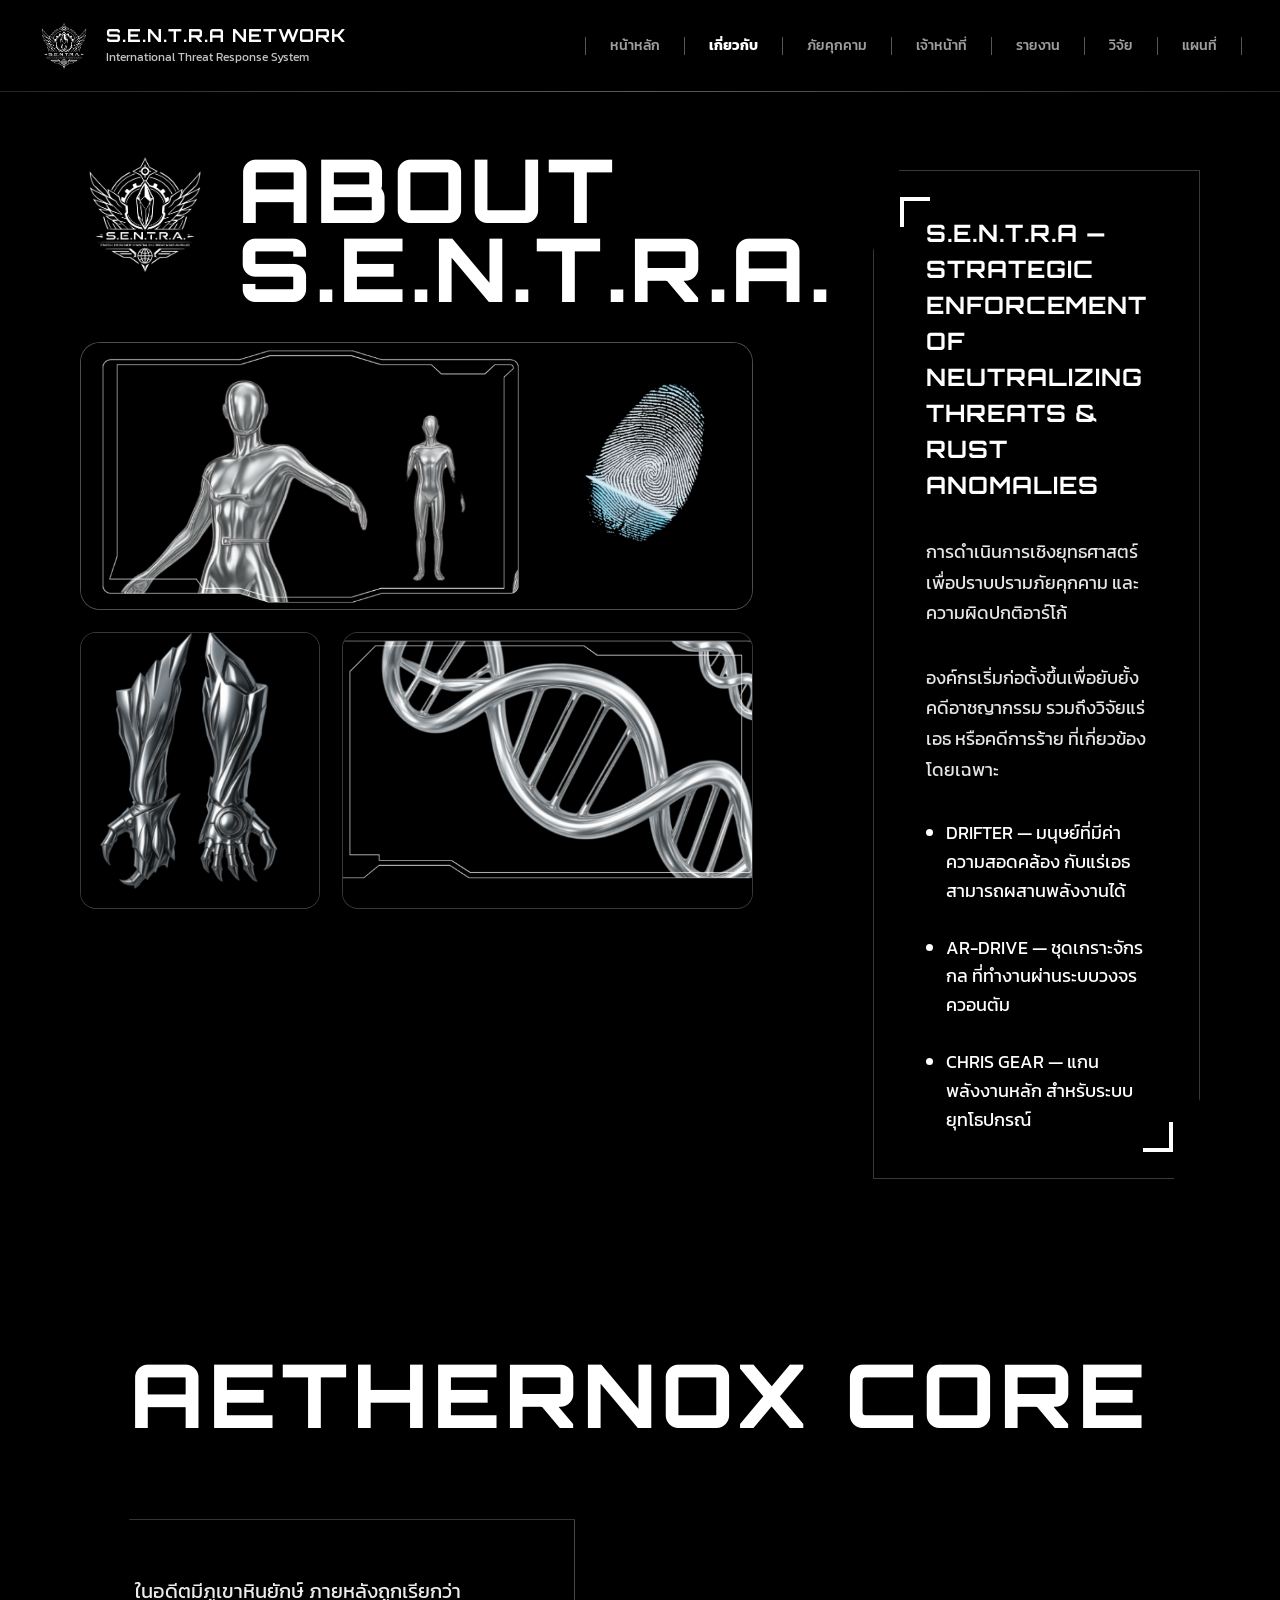
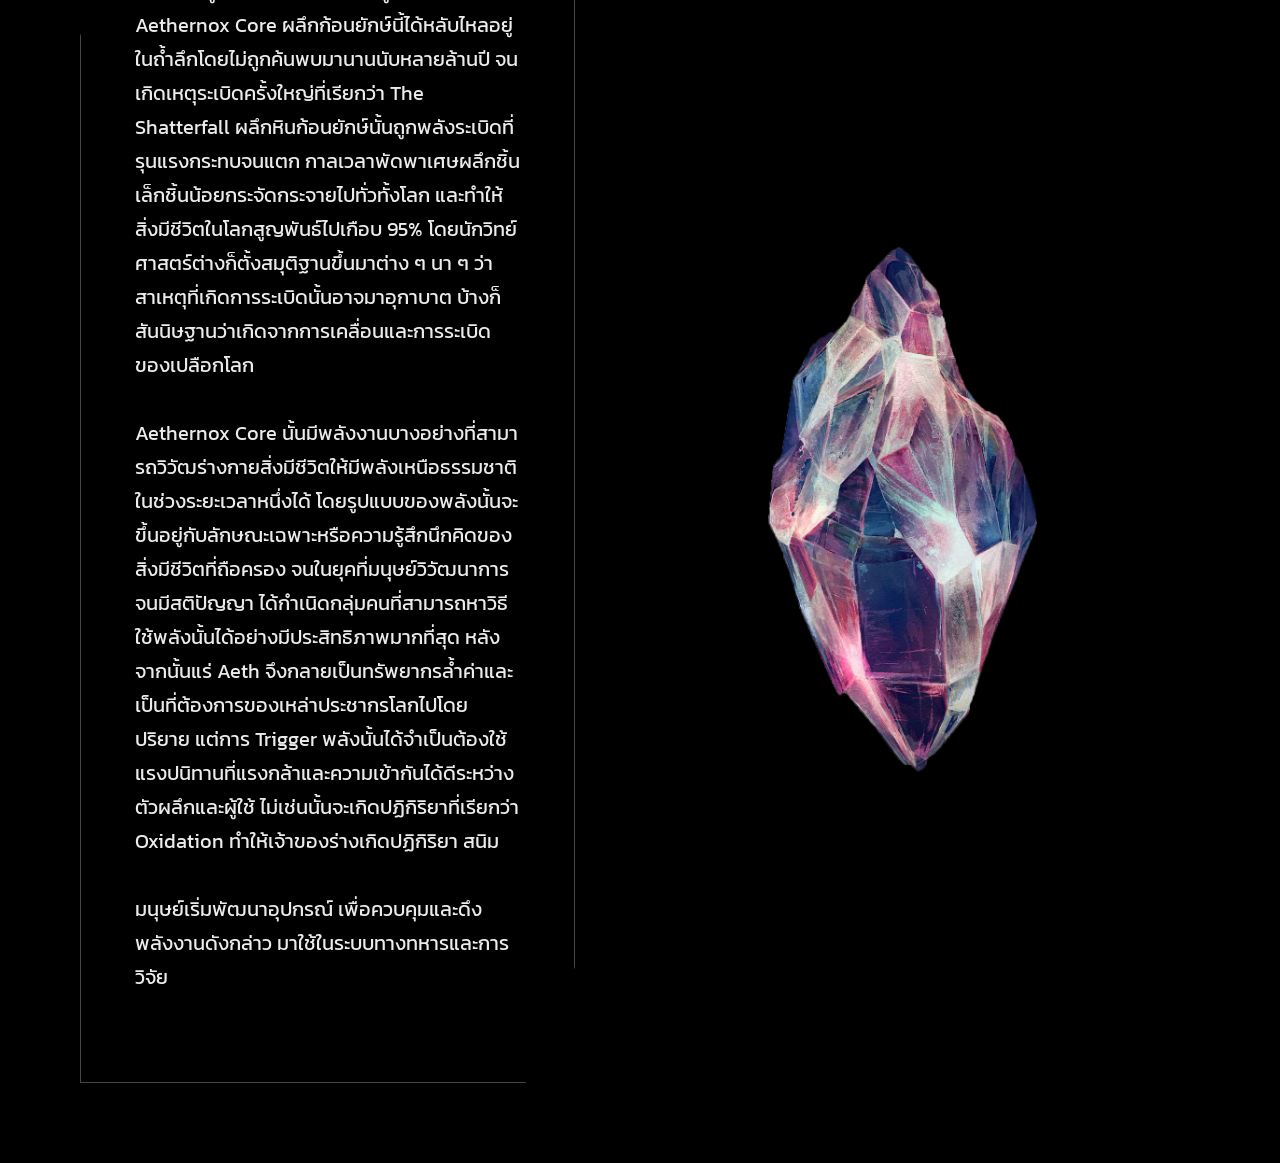
==== pages/about.html @ f11a69c3 "first commit" ====
<!DOCTYPE html>
<html lang="th">
<head>
  <meta charset="UTF-8" />
  <meta
    name="viewport"
    content="width=device-width, initial-scale=1.0"
  />

  <title>ABOUT S.E.N.T.R.A</title>

  <!-- FONT -->
  <link rel="preconnect" href="https://fonts.googleapis.com">
  <link rel="preconnect" href="https://fonts.gstatic.com" crossorigin>

  <link href="https://fonts.googleapis.com/css2?family=Orbitron:wght@400;500;700;800&family=Kanit:wght@100;200;300;400;500;600;700;800;900&display=swap" rel="stylesheet">

  <style>

    *{
      margin:0;
      padding:0;
      box-sizing:border-box;
    }

    :root{
      --white:#ffffff;
      --line:rgba(255,255,255,.14);
      --soft:rgba(255,255,255,.72);
      --bg:#000000;
    }

    html{
      scroll-behavior:smooth;
    }

    body{
      background:#000;
      color:white;
      overflow-x:hidden;

      font-family:"Kanit",sans-serif;
    }

    /* ========================= */
    /* BG */
    /* ========================= */

    body::before{

      content:"";

      position:fixed;
      inset:0;

      background-image:
        radial-gradient(rgba(255,255,255,.05) 1px, transparent 1px);

      background-size:18px 18px;

      opacity:.08;

      pointer-events:none;

      mask-image:
        linear-gradient(
          to bottom,
          transparent,
          black 12%,
          black 88%,
          transparent
        );
    }

    /* ========================= */
    /* TOPBAR */
    /* ========================= */

    .topbar{

      position:fixed;

      top:0;
      left:0;

      width:100%;
      height:92px;

      display:flex;
      align-items:center;
      justify-content:space-between;

      padding:0 38px;

      background:
        rgba(0,0,0,.96);

      border-bottom:
        1px solid rgba(255,255,255,.14);

      backdrop-filter:blur(10px);

      z-index:9999;
    }

    .topbar::after{

      content:"";

      position:absolute;

      left:0;
      bottom:-1px;

      width:100%;
      height:1px;

      background:
        linear-gradient(
          to right,
          transparent,
          rgba(255,255,255,.25),
          transparent
        );
    }

    /* LEFT */

    .top-left{

      display:flex;
      align-items:center;

      gap:16px;
    }

    .top-logo{

      width:52px;
      height:52px;

      object-fit:contain;
    }

    .top-info{
      display:flex;
      flex-direction:column;
    }

    .network-title{

      font-family:'Orbitron',sans-serif;

      font-size:18px;
      font-weight:700;

      letter-spacing:1px;

      line-height:1;
    }

    .network-subtitle{

      font-size:12px;

      color:
        rgba(255,255,255,.76);

      margin-top:4px;
    }

    /* NAV */

    .top-nav{
      display:flex;
      align-items:center;
    }

    .nav-group{

      display:flex;
      align-items:center;

      gap:24px;
    }

    .nav-link{

      color:
        rgba(255,255,255,.62);

      text-decoration:none;

      font-size:14px;
      font-weight:500;

      transition:.25s;
    }

    .nav-link:hover{
      color:white;
    }

    .nav-link.active{

      color:white;

      font-weight:700;
    }

    .nav-divider{

      width:1px;
      height:18px;

      background:
        rgba(255,255,255,.34);
    }

    /* ========================= */
    /* SECTION */
    /* ========================= */

    section{

      min-height:100vh;

      padding:
        150px
        80px
        80px;

      position:relative;
    }

    /* ========================= */
    /* ABOUT */
    /* ========================= */

    .about-layout{

      display:grid;

      grid-template-columns:
        minmax(620px, 760px)
        1fr;

      gap:120px;

      align-items:start;
    }

    /* LEFT */

    .about-left{
      position:relative;
    }

    .hero-top{

      display:flex;
      align-items:flex-start;

      gap:28px;

      margin-bottom:34px;
    }

    .hero-logo{
      width:130px;
      object-fit:contain;
    }

    .hero-title{

      font-family:'Orbitron',sans-serif;

      font-size:88px;
      font-weight:800;

      line-height:.9;

      letter-spacing:4px;
    }

    /* MAIN FRAME */

    .frame-box{

      position:relative;

      border:
        1px solid rgba(255,255,255,.3);

      border-radius:20px;

      overflow:hidden;

      background:black;
    }

    .frame-image{

      width:100%;

      display:block;

      object-fit:cover;
    }

    /* FINGER */

    .fingerprint-wrap{

      position:absolute;

      top:240px;
      right:-10px;

      width:180px;

      z-index:2;
    }

    .fingerprint-img{

      width:100%;

      object-fit:contain;
    }

    /* BOTTOM STACK */

    .about-stack{

      margin-top:22px;

      display:grid;

      grid-template-columns:
        240px
        1fr;

      gap:22px;
    }

    .small-frame{

      border:
        1px solid rgba(255,255,255,.22);

      border-radius:16px;

      overflow:hidden;

      background:black;

      min-height:260px;
    }

    .small-frame img{

      width:100%;
      height:100%;

      object-fit:cover;

      display:block;
    }

   /* ========================= */
/* INFO PANEL */
/* ========================= */

.info-panel{

  position:relative;

  margin-top:20px;

  width:100%;
  max-width:760px;

  justify-self:end;

  border:
    1px solid rgba(255,255,255,.22);

  background:
    rgba(0,0,0,.35);

  padding:
    44px
    52px;

  height:fit-content;

  clip-path:polygon(
    8% 0,
    100% 0,
    100% 92%,
    92% 100%,
    0 100%,
    0 8%
  );
}

/* CORNER */

.info-panel::before,
.info-panel::after{

  content:"";

  position:absolute;

  width:26px;
  height:26px;

  border:4px solid white;
}

.info-panel::before{

  top:26px;
  left:26px;

  border-right:none;
  border-bottom:none;
}

.info-panel::after{

  right:26px;
  bottom:26px;

  border-left:none;
  border-top:none;
}

/* TITLE */

.info-title{

  font-family:'Orbitron',sans-serif;

  font-size:24px;
  font-weight:700;

  line-height:1.5;

  letter-spacing:1px;

  margin-bottom:34px;

  color:white;
}

/* TEXT */

.info-text{

  color:
    rgba(255,255,255,.9);

  line-height:1.7;

  font-size:18px;

  margin-bottom:34px;
}

/* LIST */

.info-list{

  display:flex;
  flex-direction:column;

  gap:28px;
}

.info-list li{

  font-size:18px;

  line-height:1.6;

  margin-left:20px;

  color:white;
}

    /* ========================= */
    /* SECTION 2 */
    /* ========================= */

    .core-section{

      padding-top:80px;
    }

    .core-title{

      font-family:'Orbitron',sans-serif;

      text-align:center;

      font-size:88px;
      font-weight:800;

      letter-spacing:5px;

      margin-bottom:70px;
    }

    .core-layout{

  display:grid;

  grid-template-columns:
    .9fr
    1.1fr;

  gap:20px;

  align-items:center;
}

    .core-panel{

      border:
        1px solid rgba(255,255,255,.28);

      padding:54px;

      clip-path:polygon(
        10% 0,
        100% 0,
        100% 90%,
        90% 100%,
        0 100%,
        0 10%
      );
    }

    .core-text{

      font-size:20px;

      line-height:1.7;

      color:
        rgba(255,255,255,.92);

      margin-bottom:34px;
    }

    .core-image{

      width:100%;
      max-width:560px;

      margin:auto;

      display:block;

      object-fit:contain;
    }

    /* ========================= */
    /* MOBILE */
    /* ========================= */

    @media(max-width:1200px){

      .about-layout,
      .core-layout{
        grid-template-columns:1fr;
      }

      .fingerprint-wrap{
        display:none;
      }
    }

    @media(max-width:768px){

      section{
        padding:
          130px
          24px
          60px;
      }

      .topbar{
        padding:0 18px;
      }

      .top-nav{
        display:none;
      }

      .hero-top{
        flex-direction:column;
      }

      .hero-title{
        font-size:54px;
      }

      .core-title{
        font-size:52px;
      }

      .about-stack{
        grid-template-columns:1fr;
      }

      .info-panel,
      .core-panel{
        padding:28px;
      }

      .info-title{
        font-size:22px;
      }

      .info-text,
      .info-list li,
      .core-text{
        font-size:16px;
      }
    }

  </style>
</head>

<body>

  <!-- TOPBAR -->

  <header class="topbar">

    <div class="top-left">

      <img
        src="../assets/main-logo.png"
        alt=""
        class="top-logo"
      />

      <div class="top-info">

        <h1 class="network-title">
          S.E.N.T.R.A NETWORK
        </h1>

        <p class="network-subtitle">
          International Threat Response System
        </p>

      </div>

    </div>

    <nav class="top-nav">

      <div class="nav-group">

        <span class="nav-divider"></span>

        <a href="main.html" class="nav-link">
          หน้าหลัก
        </a>

        <span class="nav-divider"></span>

        <a href="about.html" class="nav-link active">
          เกี่ยวกับ
        </a>

        <span class="nav-divider"></span>

        <a href="#" class="nav-link">
          ภัยคุกคาม
        </a>

        <span class="nav-divider"></span>

        <a href="#" class="nav-link">
          เจ้าหน้าที่
        </a>

        <span class="nav-divider"></span>

        <a href="#" class="nav-link">
          รายงาน
        </a>

        <span class="nav-divider"></span>

        <a href="#" class="nav-link">
          วิจัย
        </a>

        <span class="nav-divider"></span>

        <a href="map.html" class="nav-link">
          แผนที่
        </a>

        <span class="nav-divider"></span>

      </div>

    </nav>

  </header>

  <!-- SECTION 1 -->

  <section>

    <div class="about-layout">

      <!-- LEFT -->

      <div class="about-left">

        <div class="hero-top">

          <img
            src="../assets/main-logo.png"
            class="hero-logo"
            alt=""
          />

          <h1 class="hero-title">
            ABOUT <br>
            S.E.N.T.R.A.
          </h1>

        </div>

        <!-- MAIN -->

        <div class="frame-box">

          <img
            src="../assets/5.png"
            class="frame-image"
            alt=""
          />

        </div>

       

        <!-- BOTTOM -->

        <div class="about-stack">

          <!-- ARMOR -->

          <div class="small-frame">

            <img
              src="../assets/3.png"
              alt=""
            />

          </div>

          <!-- DNA -->

          <div class="small-frame">

            <img
              src="../assets/4.png"
              alt=""
            />

          </div>

        </div>

      </div>

      <!-- RIGHT -->

      <div class="info-panel">

        <h2 class="info-title">
          S.E.N.T.R.A — STRATEGIC ENFORCEMENT
          OF NEUTRALIZING THREATS &
          RUST ANOMALIES
        </h2>

        <p class="info-text">
          การดำเนินการเชิงยุทธศาสตร์
          เพื่อปราบปรามภัยคุกคาม
          และความผิดปกติอาร์โก้
        </p>

        <p class="info-text">
          องค์กรเริ่มก่อตั้งขึ้นเพื่อยับยั้งคดีอาชญากรรม
          รวมถึงวิจัยแร่เอธ หรือคดีการร้าย
          ที่เกี่ยวข้องโดยเฉพาะ
        </p>

        <ul class="info-list">

          <li>
            DRIFTER — มนุษย์ที่มีค่าความสอดคล้อง
            กับแร่เอธ สามารถผสานพลังงานได้
          </li>

          <li>
            AR-DRIVE — ชุดเกราะจักรกล
            ที่ทำงานผ่านระบบวงจรควอนตัม
          </li>

          <li>
            CHRIS GEAR — แกนพลังงานหลัก
            สำหรับระบบยุทโธปกรณ์
          </li>

        </ul>

      </div>

    </div>

  </section>

  <!-- SECTION 2 -->

  <section class="core-section">

    <h1 class="core-title">
      AETHERNOX CORE
    </h1>

    <div class="core-layout">

      <!-- LEFT -->

      <div class="core-panel">

        <p class="core-text">
          ในอดีตมีภูเขาหินยักษ์ ภายหลังถูกเรียกว่า Aethernox Core 
          ผลึกก้อนยักษ์นี้ได้หลับไหลอยู่ในถ้ำลึกโดยไม่ถูกค้นพบมานานนับหลายล้านปี 
          จนเกิดเหตุระเบิดครั้งใหญ่ที่เรียกว่า The Shatterfall ผลึกหินก้อนยักษ์นั้นถูกพลังระเบิดที่รุนแรงกระทบจนแตก 
          กาลเวลาพัดพาเศษผลึกชิ้นเล็กชิ้นน้อยกระจัดกระจายไปทั่วทั้งโลก และทำให้สิ่งมีชีวิตในโลกสูญพันธ์ไปเกือบ 95% 
          โดยนักวิทย์ศาสตร์ต่างก็ตั้งสมุติฐานขึ้นมาต่าง ๆ นา ๆ ว่าสาเหตุที่เกิดการระเบิดนั้นอาจมาอุกาบาต 
          บ้างก็สันนิษฐานว่าเกิดจากการเคลื่อนและการระเบิดของเปลือกโลก
        </p>

        <p class="core-text">
          Aethernox Core นั้นมีพลังงานบางอย่างที่สามารถวิวัฒร่างกายสิ่งมีชีวิตให้มีพลังเหนือธรรมชาติในช่วงระยะเวลาหนึ่งได้ โดยรูปแบบของพลังนั้นจะขึ้นอยู่กับลักษณะเฉพาะหรือความรู้สึกนึกคิดของสิ่งมีชีวิตที่ถือครอง จนในยุคที่มนุษย์​วิวัฒนาการจนมีสติปัญญา ได้กำเนิดกลุ่มคนที่สามารถหาวิธีใช้พลังนั้นได้อย่างมีประสิทธิภาพ​มากที่สุด หลังจากนั้นแร่ Aeth จึงกลายเป็นทรัพยากร​ล้ำค่าและเป็นที่ต้องการของเหล่าประชากรโลกไปโดยปริยาย​​ แต่การ Trigger พลังนั้นได้จำเป็นต้องใช้แรงปนิทานที่แรงกล้าและความเข้ากันได้ดีระหว่างตัวผลึกและผู้ใช้ ไม่เช่นนั้นจะเกิดปฏิกิริยาที่เรียกว่า Oxidation ทำให้เจ้าของร่างเกิดปฏิกิริยา สนิม
        </p>

        <p class="core-text">
          มนุษย์เริ่มพัฒนาอุปกรณ์
          เพื่อควบคุมและดึงพลังงานดังกล่าว
          มาใช้ในระบบทางทหารและการวิจัย
        </p>

      </div>

      <!-- RIGHT -->

      <div>

        <img
          src="../assets/6.png"
          class="core-image"
          alt=""
        />

      </div>

    </div>

  </section>

</body>
</html>
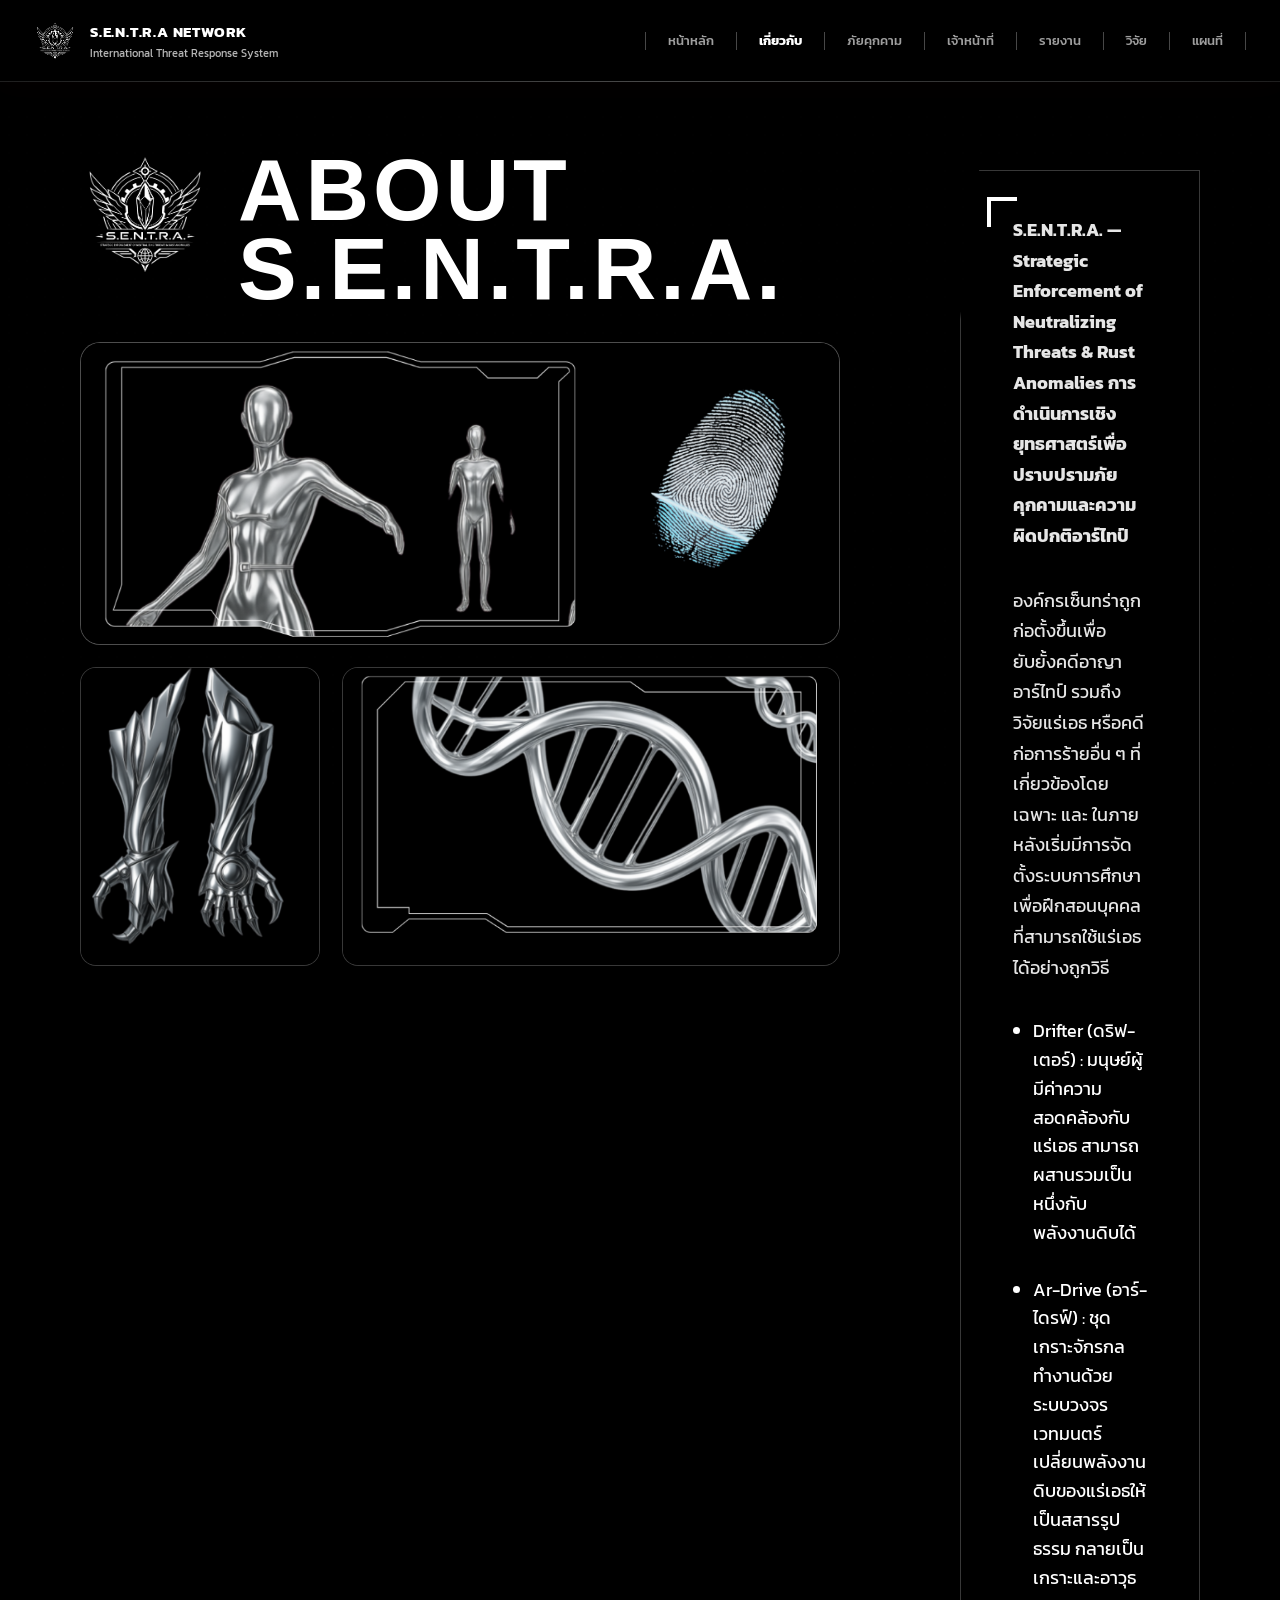
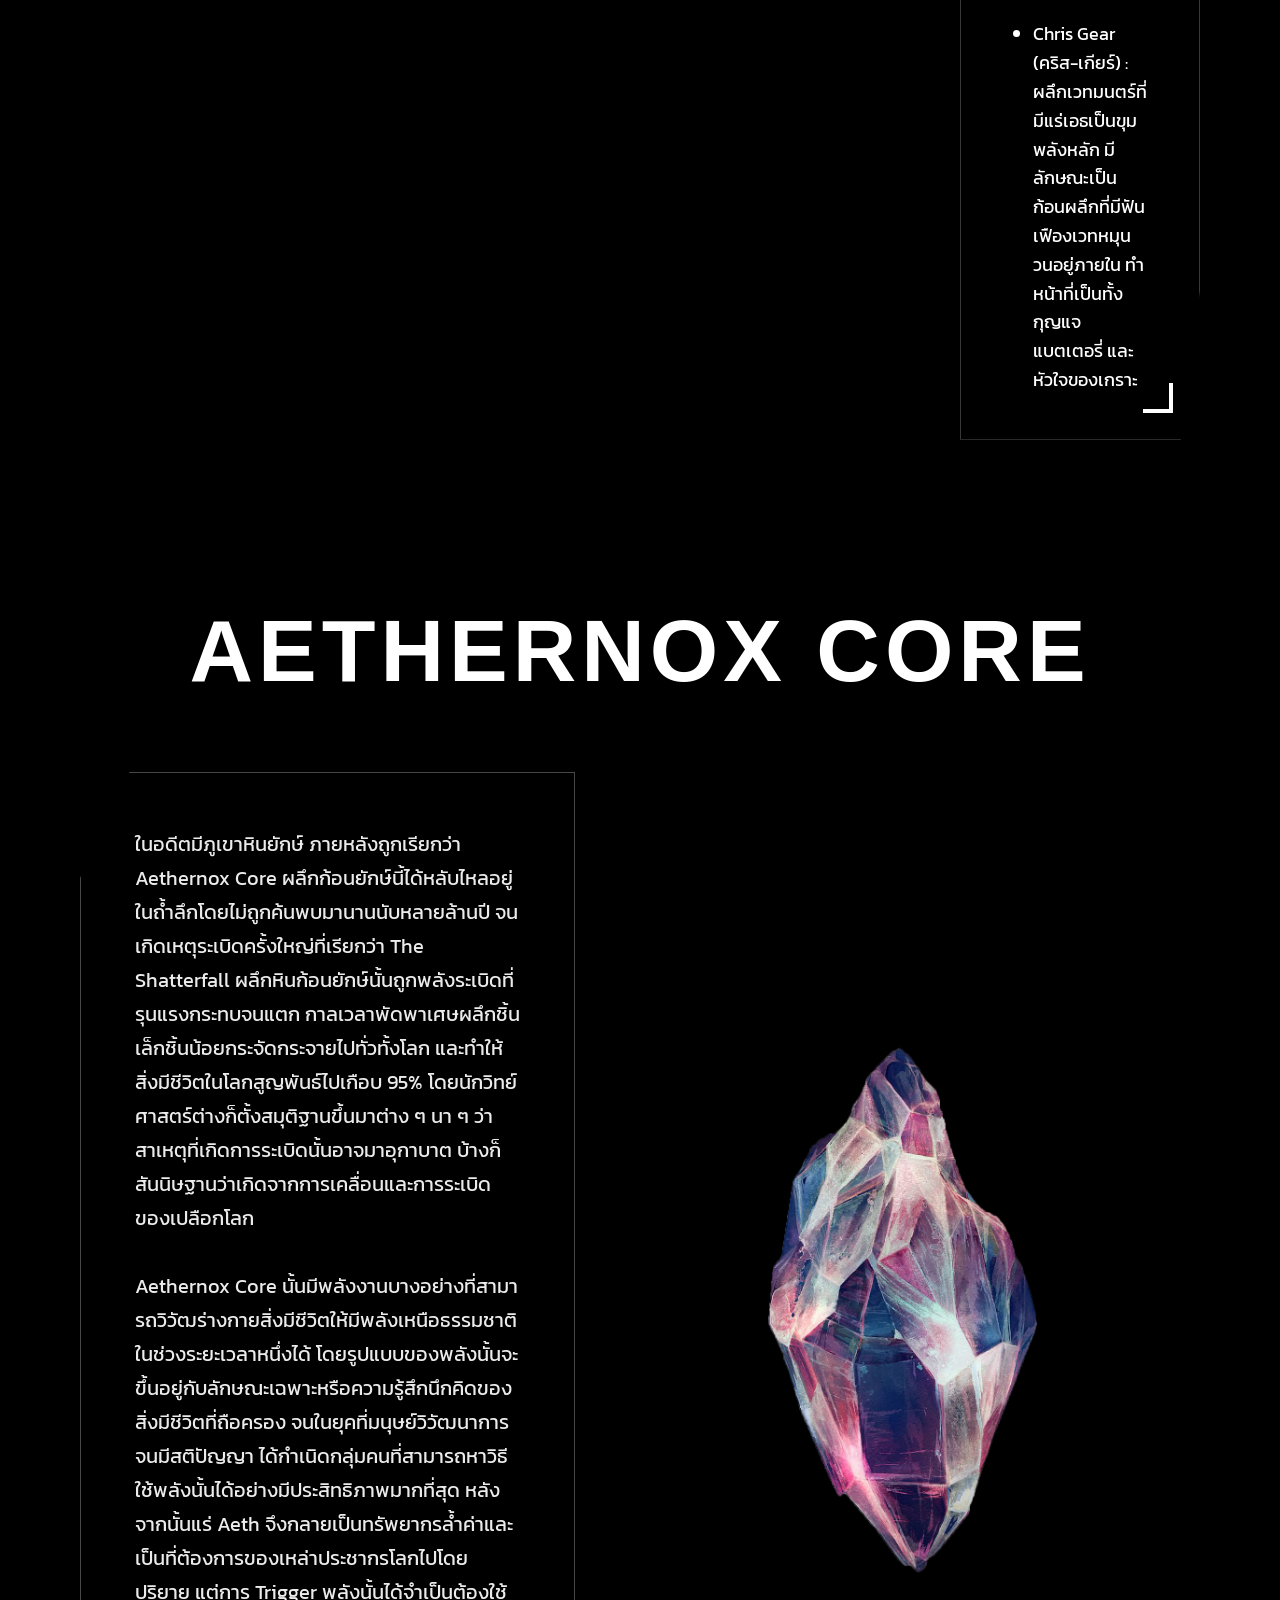
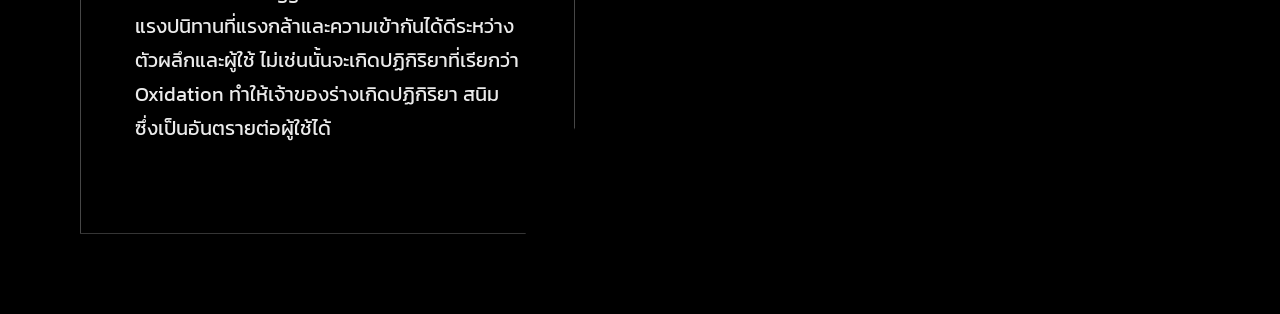
==== commit 31bd698a: "add research.html / fix ui other page" ====
--- a/pages/about.html
+++ b/pages/about.html
@@ -15,625 +15,13 @@
 
   <link href="https://fonts.googleapis.com/css2?family=Orbitron:wght@400;500;700;800&family=Kanit:wght@100;200;300;400;500;600;700;800;900&display=swap" rel="stylesheet">
 
-  <style>
-
-    *{
-      margin:0;
-      padding:0;
-      box-sizing:border-box;
-    }
-
-    :root{
-      --white:#ffffff;
-      --line:rgba(255,255,255,.14);
-      --soft:rgba(255,255,255,.72);
-      --bg:#000000;
-    }
-
-    html{
-      scroll-behavior:smooth;
-    }
-
-    body{
-      background:#000;
-      color:white;
-      overflow-x:hidden;
-
-      font-family:"Kanit",sans-serif;
-    }
-
-    /* ========================= */
-    /* BG */
-    /* ========================= */
-
-    body::before{
-
-      content:"";
-
-      position:fixed;
-      inset:0;
-
-      background-image:
-        radial-gradient(rgba(255,255,255,.05) 1px, transparent 1px);
-
-      background-size:18px 18px;
-
-      opacity:.08;
-
-      pointer-events:none;
-
-      mask-image:
-        linear-gradient(
-          to bottom,
-          transparent,
-          black 12%,
-          black 88%,
-          transparent
-        );
-    }
-
-    /* ========================= */
-    /* TOPBAR */
-    /* ========================= */
-
-    .topbar{
-
-      position:fixed;
-
-      top:0;
-      left:0;
-
-      width:100%;
-      height:92px;
-
-      display:flex;
-      align-items:center;
-      justify-content:space-between;
-
-      padding:0 38px;
-
-      background:
-        rgba(0,0,0,.96);
-
-      border-bottom:
-        1px solid rgba(255,255,255,.14);
-
-      backdrop-filter:blur(10px);
-
-      z-index:9999;
-    }
-
-    .topbar::after{
-
-      content:"";
-
-      position:absolute;
-
-      left:0;
-      bottom:-1px;
-
-      width:100%;
-      height:1px;
-
-      background:
-        linear-gradient(
-          to right,
-          transparent,
-          rgba(255,255,255,.25),
-          transparent
-        );
-    }
-
-    /* LEFT */
-
-    .top-left{
-
-      display:flex;
-      align-items:center;
-
-      gap:16px;
-    }
-
-    .top-logo{
-
-      width:52px;
-      height:52px;
-
-      object-fit:contain;
-    }
-
-    .top-info{
-      display:flex;
-      flex-direction:column;
-    }
-
-    .network-title{
-
-      font-family:'Orbitron',sans-serif;
-
-      font-size:18px;
-      font-weight:700;
-
-      letter-spacing:1px;
-
-      line-height:1;
-    }
-
-    .network-subtitle{
-
-      font-size:12px;
-
-      color:
-        rgba(255,255,255,.76);
-
-      margin-top:4px;
-    }
-
-    /* NAV */
-
-    .top-nav{
-      display:flex;
-      align-items:center;
-    }
-
-    .nav-group{
-
-      display:flex;
-      align-items:center;
-
-      gap:24px;
-    }
-
-    .nav-link{
-
-      color:
-        rgba(255,255,255,.62);
-
-      text-decoration:none;
-
-      font-size:14px;
-      font-weight:500;
-
-      transition:.25s;
-    }
-
-    .nav-link:hover{
-      color:white;
-    }
-
-    .nav-link.active{
-
-      color:white;
-
-      font-weight:700;
-    }
-
-    .nav-divider{
-
-      width:1px;
-      height:18px;
-
-      background:
-        rgba(255,255,255,.34);
-    }
-
-    /* ========================= */
-    /* SECTION */
-    /* ========================= */
-
-    section{
-
-      min-height:100vh;
-
-      padding:
-        150px
-        80px
-        80px;
-
-      position:relative;
-    }
-
-    /* ========================= */
-    /* ABOUT */
-    /* ========================= */
-
-    .about-layout{
-
-      display:grid;
-
-      grid-template-columns:
-        minmax(620px, 760px)
-        1fr;
-
-      gap:120px;
-
-      align-items:start;
-    }
-
-    /* LEFT */
-
-    .about-left{
-      position:relative;
-    }
-
-    .hero-top{
-
-      display:flex;
-      align-items:flex-start;
-
-      gap:28px;
-
-      margin-bottom:34px;
-    }
-
-    .hero-logo{
-      width:130px;
-      object-fit:contain;
-    }
-
-    .hero-title{
-
-      font-family:'Orbitron',sans-serif;
-
-      font-size:88px;
-      font-weight:800;
-
-      line-height:.9;
-
-      letter-spacing:4px;
-    }
-
-    /* MAIN FRAME */
-
-    .frame-box{
-
-      position:relative;
-
-      border:
-        1px solid rgba(255,255,255,.3);
-
-      border-radius:20px;
-
-      overflow:hidden;
-
-      background:black;
-    }
-
-    .frame-image{
-
-      width:100%;
-
-      display:block;
-
-      object-fit:cover;
-    }
-
-    /* FINGER */
-
-    .fingerprint-wrap{
-
-      position:absolute;
-
-      top:240px;
-      right:-10px;
-
-      width:180px;
-
-      z-index:2;
-    }
-
-    .fingerprint-img{
-
-      width:100%;
-
-      object-fit:contain;
-    }
-
-    /* BOTTOM STACK */
-
-    .about-stack{
-
-      margin-top:22px;
-
-      display:grid;
-
-      grid-template-columns:
-        240px
-        1fr;
-
-      gap:22px;
-    }
-
-    .small-frame{
-
-      border:
-        1px solid rgba(255,255,255,.22);
-
-      border-radius:16px;
-
-      overflow:hidden;
-
-      background:black;
-
-      min-height:260px;
-    }
-
-    .small-frame img{
-
-      width:100%;
-      height:100%;
-
-      object-fit:cover;
-
-      display:block;
-    }
-
-   /* ========================= */
-/* INFO PANEL */
-/* ========================= */
-
-.info-panel{
-
-  position:relative;
-
-  margin-top:20px;
-
-  width:100%;
-  max-width:760px;
-
-  justify-self:end;
-
-  border:
-    1px solid rgba(255,255,255,.22);
-
-  background:
-    rgba(0,0,0,.35);
-
-  padding:
-    44px
-    52px;
-
-  height:fit-content;
-
-  clip-path:polygon(
-    8% 0,
-    100% 0,
-    100% 92%,
-    92% 100%,
-    0 100%,
-    0 8%
-  );
-}
-
-/* CORNER */
-
-.info-panel::before,
-.info-panel::after{
-
-  content:"";
-
-  position:absolute;
-
-  width:26px;
-  height:26px;
-
-  border:4px solid white;
-}
-
-.info-panel::before{
-
-  top:26px;
-  left:26px;
-
-  border-right:none;
-  border-bottom:none;
-}
-
-.info-panel::after{
-
-  right:26px;
-  bottom:26px;
-
-  border-left:none;
-  border-top:none;
-}
-
-/* TITLE */
-
-.info-title{
-
-  font-family:'Orbitron',sans-serif;
-
-  font-size:24px;
-  font-weight:700;
-
-  line-height:1.5;
-
-  letter-spacing:1px;
-
-  margin-bottom:34px;
-
-  color:white;
-}
-
-/* TEXT */
-
-.info-text{
-
-  color:
-    rgba(255,255,255,.9);
-
-  line-height:1.7;
-
-  font-size:18px;
-
-  margin-bottom:34px;
-}
-
-/* LIST */
-
-.info-list{
-
-  display:flex;
-  flex-direction:column;
-
-  gap:28px;
-}
-
-.info-list li{
-
-  font-size:18px;
-
-  line-height:1.6;
-
-  margin-left:20px;
-
-  color:white;
-}
-
-    /* ========================= */
-    /* SECTION 2 */
-    /* ========================= */
-
-    .core-section{
-
-      padding-top:80px;
-    }
-
-    .core-title{
-
-      font-family:'Orbitron',sans-serif;
-
-      text-align:center;
-
-      font-size:88px;
-      font-weight:800;
-
-      letter-spacing:5px;
-
-      margin-bottom:70px;
-    }
-
-    .core-layout{
-
-  display:grid;
-
-  grid-template-columns:
-    .9fr
-    1.1fr;
-
-  gap:20px;
-
-  align-items:center;
-}
-
-    .core-panel{
-
-      border:
-        1px solid rgba(255,255,255,.28);
-
-      padding:54px;
-
-      clip-path:polygon(
-        10% 0,
-        100% 0,
-        100% 90%,
-        90% 100%,
-        0 100%,
-        0 10%
-      );
-    }
-
-    .core-text{
-
-      font-size:20px;
-
-      line-height:1.7;
-
-      color:
-        rgba(255,255,255,.92);
-
-      margin-bottom:34px;
-    }
-
-    .core-image{
-
-      width:100%;
-      max-width:560px;
-
-      margin:auto;
-
-      display:block;
-
-      object-fit:contain;
-    }
-
-    /* ========================= */
-    /* MOBILE */
-    /* ========================= */
-
-    @media(max-width:1200px){
-
-      .about-layout,
-      .core-layout{
-        grid-template-columns:1fr;
-      }
-
-      .fingerprint-wrap{
-        display:none;
-      }
-    }
-
-    @media(max-width:768px){
-
-      section{
-        padding:
-          130px
-          24px
-          60px;
-      }
-
-      .topbar{
-        padding:0 18px;
-      }
-
-      .top-nav{
-        display:none;
-      }
-
-      .hero-top{
-        flex-direction:column;
-      }
-
-      .hero-title{
-        font-size:54px;
-      }
-
-      .core-title{
-        font-size:52px;
-      }
-
-      .about-stack{
-        grid-template-columns:1fr;
-      }
-
-      .info-panel,
-      .core-panel{
-        padding:28px;
-      }
-
-      .info-title{
-        font-size:22px;
-      }
-
-      .info-text,
-      .info-list li,
-      .core-text{
-        font-size:16px;
-      }
-    }
-
-  </style>
+
+
+    <!-- CSS -->
+  <link
+    rel="stylesheet"
+    href="css/about.css"
+  />
 </head>
 
 <body>
@@ -682,7 +70,7 @@
 
         <span class="nav-divider"></span>
 
-        <a href="#" class="nav-link">
+        <a href="threats.html" class="nav-link">
           ภัยคุกคาม
         </a>
 
@@ -700,7 +88,7 @@
 
         <span class="nav-divider"></span>
 
-        <a href="#" class="nav-link">
+        <a href="research.html" class="nav-link">
           วิจัย
         </a>
 
@@ -717,6 +105,68 @@
     </nav>
 
   </header>
+
+  <!-- MOBILE MENU BUTTON -->
+
+<button
+  class="mobile-menu-btn"
+  id="mobileMenuBtn"
+>
+  ☰
+</button>
+
+<!-- MOBILE SIDEBAR -->
+
+<div
+  class="mobile-sidebar"
+  id="mobileSidebar"
+>
+
+  <div class="mobile-sidebar-header">
+
+    <img
+      src="../assets/main-logo.png"
+      class="mobile-sidebar-logo"
+      alt=""
+    />
+
+    <div>
+
+      <h2 class="mobile-sidebar-title">
+        S.E.N.T.R.A
+      </h2>
+
+      <p class="mobile-sidebar-subtitle">
+        NETWORK SYSTEM
+      </p>
+
+    </div>
+
+  </div>
+
+  <nav class="mobile-nav">
+
+    <a href="main.html">หน้าหลัก</a>
+    <a href="about.html">เกี่ยวกับ</a>
+    <a href="threats.html">ภัยคุกคาม</a>
+    <a href="#">เจ้าหน้าที่</a>
+    <a href="#">รายงาน</a>
+    <a href="research.html">วิจัย</a>
+    <a href="map.html">แผนที่</a>
+    <a href="../index.html">
+        Logout
+      </a>
+
+  </nav>
+
+</div>
+
+<!-- OVERLAY -->
+
+<div
+  class="mobile-overlay"
+  id="mobileOverlay"
+></div>
 
   <!-- SECTION 1 -->
 
@@ -791,39 +241,29 @@
 
       <div class="info-panel">
 
-        <h2 class="info-title">
-          S.E.N.T.R.A — STRATEGIC ENFORCEMENT
-          OF NEUTRALIZING THREATS &
-          RUST ANOMALIES
+        <h2 class="info-text">
+          S.E.N.T.R.A. — Strategic Enforcement of Neutralizing Threats & Rust Anomalies การดำเนินการเชิงยุทธศาสตร์เพื่อปราบปรามภัยคุกคามและความผิดปกติอาร์ไทป์
         </h2>
 
         <p class="info-text">
-          การดำเนินการเชิงยุทธศาสตร์
-          เพื่อปราบปรามภัยคุกคาม
-          และความผิดปกติอาร์โก้
+           องค์กร​เซ็นทร่าถูกก่อตั้งขึ้นเพื่อยับยั้งคดีอาญาอาร์ไทป์ รวมถึงวิจัยแร่เอธ หรือคดีก่อการร้ายอื่น ๆ ที่เกี่ยวข้องโดยเฉพาะ และ ในภายหลังเริ่มมีการจัดตั้งระบบการศึกษา​เพื่อฝึกสอนบุคคลที่สามารถใช้แร่เอธได้อย่างถูกวิธี
+
+
         </p>
 
-        <p class="info-text">
-          องค์กรเริ่มก่อตั้งขึ้นเพื่อยับยั้งคดีอาชญากรรม
-          รวมถึงวิจัยแร่เอธ หรือคดีการร้าย
-          ที่เกี่ยวข้องโดยเฉพาะ
-        </p>
-
+        
         <ul class="info-list">
 
           <li>
-            DRIFTER — มนุษย์ที่มีค่าความสอดคล้อง
-            กับแร่เอธ สามารถผสานพลังงานได้
+            Drifter (ดริฟ-เตอร์) : มนุษย์ผู้มีค่าความสอดคล้องกับแร่เอธ สามารถผสานรวมเป็นหนึ่งกับพลังงานดิบได้
           </li>
 
           <li>
-            AR-DRIVE — ชุดเกราะจักรกล
-            ที่ทำงานผ่านระบบวงจรควอนตัม
+            Ar-Drive (อาร์-ไดรฟ์) : ชุดเกราะจักรกล ทำงานด้วยระบบวงจรเวทมนตร์ เปลี่ยนพลังงานดิบของแร่เอธให้เป็นสสารรูปธรรม กลายเป็นเกราะและอาวุธ
           </li>
 
           <li>
-            CHRIS GEAR — แกนพลังงานหลัก
-            สำหรับระบบยุทโธปกรณ์
+            Chris Gear (คริส-เกียร์) : ผลึกเวทมนตร์ที่มีแร่เอธเป็นขุมพลังหลัก มีลักษณะเป็นก้อนผลึกที่มีฟันเฟืองเวทหมุนวนอยู่ภายใน ทำหน้าที่เป็นทั้งกุญแจ​ แบตเตอรี่ และหัวใจของเกราะ
           </li>
 
         </ul>
@@ -858,14 +298,10 @@
         </p>
 
         <p class="core-text">
-          Aethernox Core นั้นมีพลังงานบางอย่างที่สามารถวิวัฒร่างกายสิ่งมีชีวิตให้มีพลังเหนือธรรมชาติในช่วงระยะเวลาหนึ่งได้ โดยรูปแบบของพลังนั้นจะขึ้นอยู่กับลักษณะเฉพาะหรือความรู้สึกนึกคิดของสิ่งมีชีวิตที่ถือครอง จนในยุคที่มนุษย์​วิวัฒนาการจนมีสติปัญญา ได้กำเนิดกลุ่มคนที่สามารถหาวิธีใช้พลังนั้นได้อย่างมีประสิทธิภาพ​มากที่สุด หลังจากนั้นแร่ Aeth จึงกลายเป็นทรัพยากร​ล้ำค่าและเป็นที่ต้องการของเหล่าประชากรโลกไปโดยปริยาย​​ แต่การ Trigger พลังนั้นได้จำเป็นต้องใช้แรงปนิทานที่แรงกล้าและความเข้ากันได้ดีระหว่างตัวผลึกและผู้ใช้ ไม่เช่นนั้นจะเกิดปฏิกิริยาที่เรียกว่า Oxidation ทำให้เจ้าของร่างเกิดปฏิกิริยา สนิม
+      Aethernox Core นั้นมีพลังงานบางอย่างที่สามารถวิวัฒร่างกายสิ่งมีชีวิตให้มีพลังเหนือธรรมชาติในช่วงระยะเวลาหนึ่งได้ โดยรูปแบบของพลังนั้นจะขึ้นอยู่กับลักษณะเฉพาะหรือความรู้สึกนึกคิดของสิ่งมีชีวิตที่ถือครอง จนในยุคที่มนุษย์​วิวัฒนาการจนมีสติปัญญา ได้กำเนิดกลุ่มคนที่สามารถหาวิธีใช้พลังนั้นได้อย่างมีประสิทธิภาพ​มากที่สุด หลังจากนั้นแร่ Aeth จึงกลายเป็นทรัพยากร​ล้ำค่าและเป็นที่ต้องการของเหล่าประชากรโลกไปโดยปริยาย​​ แต่การ Trigger พลังนั้นได้จำเป็นต้องใช้แรงปนิทานที่แรงกล้าและความเข้ากันได้ดีระหว่างตัวผลึกและผู้ใช้ ไม่เช่นนั้นจะเกิดปฏิกิริยาที่เรียกว่า Oxidation ทำให้เจ้าของร่างเกิดปฏิกิริยา สนิม ซึ่งเป็นอันตรายต่อผู้ใช้ได้
         </p>
 
-        <p class="core-text">
-          มนุษย์เริ่มพัฒนาอุปกรณ์
-          เพื่อควบคุมและดึงพลังงานดังกล่าว
-          มาใช้ในระบบทางทหารและการวิจัย
-        </p>
+       
 
       </div>
 
@@ -884,6 +320,7 @@
     </div>
 
   </section>
-
+  
+  <script src="../script.js"></script>
 </body>
 </html>
--- a/pages/css/about.css
+++ b/pages/css/about.css
@@ -0,0 +1,1169 @@
+
+    *{
+      margin:0;
+      padding:0;
+      box-sizing:border-box;
+    }
+
+    :root{
+      --white:#ffffff;
+      --line:rgba(255,255,255,.14);
+      --soft:rgba(255,255,255,.72);
+      --bg:#000000;
+    }
+
+    html{
+      scroll-behavior:smooth;
+    }
+
+    body{
+      background:#000;
+      color:white;
+      overflow-x:hidden;
+
+      font-family:"Kanit",sans-serif;
+    }
+
+    /* ========================= */
+    /* BG */
+    /* ========================= */
+
+    body::before{
+
+      content:"";
+
+      position:fixed;
+      inset:0;
+
+      background-image:
+        radial-gradient(rgba(255,255,255,.05) 1px, transparent 1px);
+
+      background-size:18px 18px;
+
+      opacity:.08;
+
+      pointer-events:none;
+
+      mask-image:
+        linear-gradient(
+          to bottom,
+          transparent,
+          black 12%,
+          black 88%,
+          transparent
+        );
+    }
+
+    /* ========================= */
+/* TOPBAR */
+/* ========================= */
+
+.topbar{
+
+  position:fixed;
+
+  top:0;
+  left:0;
+
+  width:100%;
+  height:82px;
+
+  display:flex;
+  align-items:center;
+  justify-content:space-between;
+
+  padding:0 34px;
+
+  background:
+    rgba(0,0,0,.96);
+
+  backdrop-filter:blur(10px);
+
+  border-bottom:
+    1px solid rgba(255,255,255,.12);
+
+  z-index:999;
+
+  box-shadow:
+    0 0 30px rgba(120,0,0,.06);
+}
+
+.topbar::after{
+
+  content:"";
+
+  position:absolute;
+
+  left:0;
+  bottom:-1px;
+
+  width:100%;
+  height:1px;
+
+  background:
+    linear-gradient(
+      to right,
+      transparent,
+      rgba(255,255,255,.18),
+      transparent
+    );
+}
+
+/* ========================= */
+/* LEFT */
+/* ========================= */
+
+.top-left{
+
+  display:flex;
+  align-items:center;
+
+  gap:14px;
+}
+
+.top-logo{
+
+  width:42px;
+  height:42px;
+
+  object-fit:contain;
+}
+
+.top-info{
+
+  display:flex;
+  flex-direction:column;
+}
+
+.network-title{
+
+  font-family:"Kanit",sans-serif;
+
+  font-size:15px;
+  font-weight:700;
+
+  letter-spacing:.8px;
+}
+
+.network-subtitle{
+
+  font-size:11px;
+
+  color:
+    rgba(255,255,255,.72);
+
+  margin-top:2px;
+}
+
+/* ========================= */
+/* NAV */
+/* ========================= */
+
+.top-nav{
+
+  display:flex;
+  align-items:center;
+}
+
+.nav-group{
+
+  display:flex;
+  align-items:center;
+
+  gap:22px;
+}
+
+.nav-link{
+
+  color:
+    rgba(255,255,255,.62);
+
+  text-decoration:none;
+
+  font-size:13px;
+  font-weight:500;
+
+  transition:.25s;
+}
+
+.nav-link:hover{
+  color:white;
+}
+
+.nav-link.active{
+
+  color:white;
+
+  font-weight:700;
+}
+
+.nav-divider{
+
+  width:1px;
+  height:18px;
+
+  background:
+    rgba(255,255,255,.28);
+}
+
+
+    /* ========================= */
+    /* SECTION */
+    /* ========================= */
+
+    section{
+
+      min-height:100vh;
+
+      padding:
+        150px
+        80px
+        80px;
+
+      position:relative;
+    }
+
+    /* ========================= */
+    /* ABOUT */
+    /* ========================= */
+
+    .about-layout{
+
+      display:grid;
+
+      grid-template-columns:
+        minmax(620px, 760px)
+        1fr;
+
+      gap:120px;
+
+      align-items:start;
+    }
+
+    /* LEFT */
+
+    .about-left{
+      position:relative;
+    }
+
+    .hero-top{
+
+      display:flex;
+      align-items:flex-start;
+
+      gap:28px;
+
+      margin-bottom:34px;
+    }
+
+    .hero-logo{
+      width:130px;
+      object-fit:contain;
+    }
+
+    .hero-title{
+
+      font-family:"Kanit",sans-serif;
+
+      font-size:88px;
+      font-weight:800;
+
+      line-height:.9;
+
+      letter-spacing:4px;
+    }
+
+    /* MAIN FRAME */
+
+    .frame-box{
+
+      position:relative;
+
+      border:
+        1px solid rgba(255,255,255,.3);
+
+      border-radius:20px;
+
+      overflow:hidden;
+
+      background:black;
+    }
+
+    .frame-image{
+
+      width:100%;
+
+      display:block;
+
+      object-fit:cover;
+    }
+
+    /* FINGER */
+
+    .fingerprint-wrap{
+
+      position:absolute;
+
+      top:240px;
+      right:-10px;
+
+      width:180px;
+
+      z-index:2;
+    }
+
+    .fingerprint-img{
+
+      width:100%;
+
+      object-fit:contain;
+    }
+
+    /* BOTTOM STACK */
+
+    .about-stack{
+
+      margin-top:22px;
+
+      display:grid;
+
+      grid-template-columns:
+        240px
+        1fr;
+
+      gap:22px;
+    }
+
+    .small-frame{
+
+      border:
+        1px solid rgba(255,255,255,.22);
+
+      border-radius:16px;
+
+      overflow:hidden;
+
+      background:black;
+
+      min-height:260px;
+    }
+
+    .small-frame img{
+
+      width:100%;
+      height:100%;
+
+      object-fit:cover;
+
+      display:block;
+    }
+
+   /* ========================= */
+/* INFO PANEL */
+/* ========================= */
+
+.info-panel{
+
+  position:relative;
+
+  margin-top:20px;
+
+  width:100%;
+  max-width:760px;
+
+  justify-self:end;
+
+  border:
+    1px solid rgba(255,255,255,.22);
+
+  background:
+    rgba(0,0,0,.35);
+
+  padding:
+    44px
+    52px;
+
+  height:fit-content;
+
+  clip-path:polygon(
+    8% 0,
+    100% 0,
+    100% 92%,
+    92% 100%,
+    0 100%,
+    0 8%
+  );
+}
+
+/* CORNER */
+
+.info-panel::before,
+.info-panel::after{
+
+  content:"";
+
+  position:absolute;
+
+  width:26px;
+  height:26px;
+
+  border:4px solid white;
+}
+
+.info-panel::before{
+
+  top:26px;
+  left:26px;
+
+  border-right:none;
+  border-bottom:none;
+}
+
+.info-panel::after{
+
+  right:26px;
+  bottom:26px;
+
+  border-left:none;
+  border-top:none;
+}
+
+/* TITLE */
+
+.info-title{
+
+  font-family:"Kanit",sans-serif;
+
+  font-size:24px;
+  font-weight:700;
+
+  line-height:1.5;
+
+  letter-spacing:1px;
+
+  margin-bottom:34px;
+
+  color:white;
+}
+
+/* TEXT */
+
+.info-text{
+
+  color:
+    rgba(255,255,255,.9);
+
+  line-height:1.7;
+
+  font-size:18px;
+
+  margin-bottom:34px;
+}
+
+/* LIST */
+
+.info-list{
+
+  display:flex;
+  flex-direction:column;
+
+  gap:28px;
+}
+
+.info-list li{
+
+  font-size:18px;
+
+  line-height:1.6;
+
+  margin-left:20px;
+
+  color:white;
+}
+
+    /* ========================= */
+    /* SECTION 2 */
+    /* ========================= */
+
+    .core-section{
+
+      padding-top:80px;
+    }
+
+    .core-title{
+
+      font-family:"Kanit",sans-serif;
+
+      text-align:center;
+
+      font-size:88px;
+      font-weight:800;
+
+      letter-spacing:5px;
+
+      margin-bottom:70px;
+    }
+
+    .core-layout{
+
+  display:grid;
+
+  grid-template-columns:
+    .9fr
+    1.1fr;
+
+  gap:20px;
+
+  align-items:center;
+}
+
+    .core-panel{
+
+      border:
+        1px solid rgba(255,255,255,.28);
+
+      padding:54px;
+
+      clip-path:polygon(
+        10% 0,
+        100% 0,
+        100% 90%,
+        90% 100%,
+        0 100%,
+        0 10%
+      );
+    }
+
+    .core-text{
+
+      font-size:20px;
+
+      line-height:1.7;
+
+      color:
+        rgba(255,255,255,.92);
+
+      margin-bottom:34px;
+    }
+
+    .core-image{
+
+      width:100%;
+      max-width:560px;
+
+      margin:auto;
+
+      display:block;
+
+      object-fit:contain;
+    }
+
+    /* ========================= */
+    /* MOBILE */
+    /* ========================= */
+
+    @media(max-width:1200px){
+
+      .about-layout,
+      .core-layout{
+        grid-template-columns:1fr;
+      }
+
+      .fingerprint-wrap{
+        display:none;
+      }
+    }
+
+    @media(max-width:768px){
+
+      section{
+        padding:
+          130px
+          24px
+          60px;
+      }
+
+      .topbar{
+        padding:0 18px;
+      }
+
+      .top-nav{
+        display:none;
+      }
+
+      .hero-top{
+        flex-direction:column;
+      }
+
+      .hero-title{
+        font-size:54px;
+      }
+
+      .core-title{
+        font-size:52px;
+      }
+
+      .about-stack{
+        grid-template-columns:1fr;
+      }
+
+      .info-panel,
+      .core-panel{
+        padding:28px;
+      }
+
+      .info-title{
+        font-size:22px;
+      }
+
+      .info-text,
+      .info-list li,
+      .core-text{
+        font-size:16px;
+      }
+    }
+
+  /* ========================= */
+/* ABOUT RESPONSIVE */
+/* ========================= */
+
+@media(max-width:1200px){
+
+  section{
+
+    padding:
+      140px
+      48px
+      70px;
+  }
+
+  .about-layout,
+  .core-layout{
+
+    grid-template-columns:1fr;
+
+    gap:70px;
+  }
+
+  .info-panel{
+
+    max-width:100%;
+
+    justify-self:start;
+  }
+
+  .fingerprint-wrap{
+    display:none;
+  }
+
+  .core-image{
+
+    max-width:420px;
+  }
+}
+
+/* ========================= */
+/* MOBILE */
+/* ========================= */
+
+@media(max-width:768px){
+
+  html,
+  body{
+    overflow-x:hidden;
+  }
+
+  section{
+
+    padding:
+      110px
+      18px
+      50px;
+  }
+
+  /* TOPBAR */
+
+  .topbar{
+
+    height:74px;
+
+    padding:
+      0
+      16px;
+  }
+
+  .top-left{
+    gap:10px;
+  }
+
+  .top-logo{
+
+    width:38px;
+    height:38px;
+  }
+
+  .network-title{
+
+    font-size:12px;
+
+    letter-spacing:.5px;
+  }
+
+  .network-subtitle{
+    display:none;
+  }
+
+  .top-nav{
+    display:none;
+  }
+
+  /* HERO */
+
+  .hero-top{
+
+    flex-direction:column;
+
+    gap:18px;
+
+    margin-bottom:24px;
+  }
+
+  .hero-logo{
+    width:90px;
+  }
+
+  .hero-title{
+
+    font-size:44px;
+
+    letter-spacing:2px;
+
+    line-height:1;
+  }
+
+  /* LAYOUT */
+
+  .about-layout{
+
+    grid-template-columns:1fr;
+
+    gap:44px;
+  }
+
+  .about-stack{
+
+    grid-template-columns:1fr;
+
+    gap:18px;
+  }
+
+  .small-frame{
+
+    min-height:180px;
+  }
+
+  .fingerprint-wrap{
+    display:none;
+  }
+
+  /* INFO PANEL */
+
+  .info-panel{
+
+    padding:
+      26px
+      22px;
+
+    clip-path:none;
+
+    border-radius:16px;
+  }
+
+  .info-panel::before,
+  .info-panel::after{
+
+    width:20px;
+    height:20px;
+
+    border-width:3px;
+  }
+
+  .info-panel::before{
+
+    top:16px;
+    left:16px;
+  }
+
+  .info-panel::after{
+
+    right:16px;
+    bottom:16px;
+  }
+
+  .info-title{
+
+    font-size:18px;
+
+    line-height:1.5;
+
+    margin-bottom:22px;
+  }
+
+  .info-text{
+
+    font-size:14px;
+
+    line-height:1.8;
+
+    margin-bottom:20px;
+  }
+
+  .info-list{
+    gap:18px;
+  }
+
+  .info-list li{
+
+    font-size:14px;
+
+    line-height:1.7;
+  }
+
+  /* CORE */
+
+  .core-section{
+    padding-top:20px;
+  }
+
+  .core-title{
+
+    font-size:40px;
+
+    line-height:1.1;
+
+    margin-bottom:36px;
+  }
+
+  .core-layout{
+
+    grid-template-columns:1fr;
+
+    gap:36px;
+  }
+
+  .core-panel{
+
+    padding:
+      26px
+      22px;
+
+    clip-path:none;
+
+    border-radius:16px;
+  }
+
+  .core-text{
+
+    font-size:14px;
+
+    line-height:1.8;
+
+    margin-bottom:22px;
+  }
+
+  .core-image{
+
+    width:100%;
+
+    max-width:300px;
+  }
+}
+
+/* ========================= */
+/* SMALL MOBILE */
+/* ========================= */
+
+@media(max-width:480px){
+
+  .hero-title{
+
+    font-size:34px;
+  }
+
+  .core-title{
+
+    font-size:30px;
+  }
+
+  .info-title{
+
+    font-size:16px;
+  }
+
+  .info-text,
+  .info-list li,
+  .core-text{
+
+    font-size:13px;
+  }
+
+  .core-image{
+
+    max-width:240px;
+  }
+}
+
+/* ========================= */
+/* MOBILE SIDEBAR */
+/* ========================= */
+
+.mobile-menu-btn{
+  display:none;
+}
+
+.mobile-sidebar{
+
+  position:fixed;
+
+  top:0;
+  right:-320px;
+
+  width:290px;
+  height:100vh;
+
+  background:
+    rgba(0,0,0,.96);
+
+  backdrop-filter:blur(14px);
+
+  border-left:
+    1px solid rgba(255,255,255,.12);
+
+  padding:26px;
+
+  z-index:10002;
+
+  transition:.35s ease;
+
+  display:flex;
+  flex-direction:column;
+}
+
+.mobile-overlay{
+
+  position:fixed;
+
+  inset:0;
+
+  background:
+    rgba(0,0,0,.55);
+
+  backdrop-filter:blur(2px);
+
+  z-index:10000;
+
+  opacity:0;
+
+  pointer-events:none;
+
+  transition:.3s;
+}
+
+.mobile-sidebar.active{
+  right:0;
+}
+
+.mobile-overlay.active{
+
+  opacity:1;
+
+  pointer-events:auto;
+}
+
+/* ========================= */
+/* MOBILE */
+/* ========================= */
+
+@media(max-width:768px){
+
+  /* HIDE DESKTOP RIGHT */
+
+  .top-right{
+    display:none;
+  }
+
+  /* MENU BUTTON */
+
+  .mobile-menu-btn{
+
+    position:fixed;
+
+    top:18px;
+    right:16px;
+
+    width:46px;
+    height:46px;
+
+    border:none;
+    border-radius:12px;
+
+    background:
+      rgba(255,255,255,.08);
+
+    color:white;
+
+    font-size:24px;
+
+    backdrop-filter:blur(10px);
+
+    z-index:10001;
+
+    cursor:pointer;
+
+    display:flex;
+    align-items:center;
+    justify-content:center;
+  }
+
+  /* SIDEBAR */
+
+  .mobile-sidebar{
+
+    position:fixed;
+
+    top:0;
+    right:-320px;
+
+    width:290px;
+    height:100vh;
+
+    background:
+      rgba(0,0,0,.96);
+
+    backdrop-filter:blur(14px);
+
+    border-left:
+      1px solid rgba(255,255,255,.12);
+
+    padding:26px;
+
+    z-index:10002;
+
+    transition:.35s ease;
+
+    display:flex;
+    flex-direction:column;
+  }
+
+  .mobile-sidebar.active{
+    right:0;
+  }
+
+  /* HEADER */
+
+  .mobile-sidebar-header{
+
+    display:flex;
+    align-items:center;
+
+    gap:14px;
+
+    margin-bottom:34px;
+  }
+
+  .mobile-sidebar-logo{
+
+    width:52px;
+    height:52px;
+
+    object-fit:contain;
+  }
+
+  .mobile-sidebar-title{
+
+    font-family:'Orbitron',sans-serif;
+
+    font-size:18px;
+
+    letter-spacing:1px;
+  }
+
+  .mobile-sidebar-subtitle{
+
+    font-size:11px;
+
+    color:
+      rgba(255,255,255,.6);
+  }
+
+  /* NAV */
+
+  .mobile-nav{
+
+    display:flex;
+    flex-direction:column;
+
+    gap:10px;
+  }
+
+  .mobile-nav a{
+
+    color:white;
+
+    text-decoration:none;
+
+    font-size:15px;
+    font-weight:500;
+
+    padding:
+      14px
+      16px;
+
+    border:
+      1px solid rgba(255,255,255,.08);
+
+    border-radius:12px;
+
+    background:
+      rgba(255,255,255,.03);
+
+    transition:.25s;
+  }
+
+  .mobile-nav a:hover{
+
+    background:
+      rgba(255,255,255,.08);
+  }
+
+  /* OVERLAY */
+
+  .mobile-overlay{
+
+    position:fixed;
+
+    inset:0;
+
+    background:
+      rgba(0,0,0,.55);
+
+    backdrop-filter:blur(2px);
+
+    z-index:10000;
+
+    opacity:0;
+
+    pointer-events:none;
+
+    transition:.3s;
+
+    display:block;
+  }
+
+  .mobile-overlay.active{
+
+    opacity:1;
+
+    pointer-events:auto;
+  }
+}
